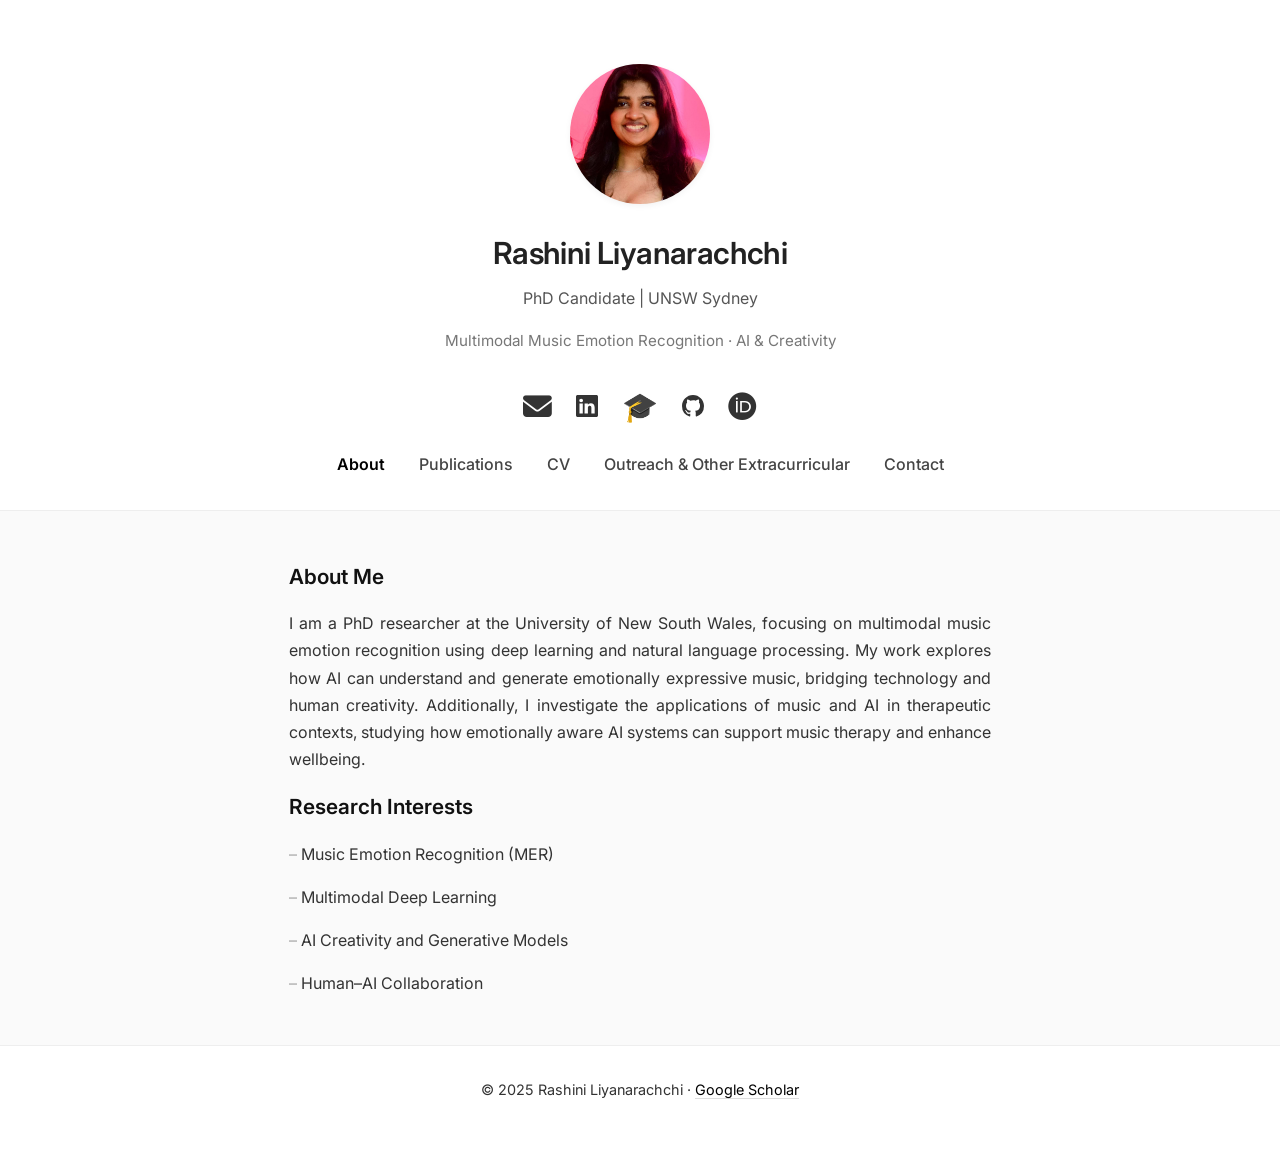
==== index.html @ 89c80bb4 "initial" ====
<!DOCTYPE html>
<html lang="en">
    <head>
        <meta charset="UTF-8" />
        <meta name="viewport" content="width=device-width, initial-scale=1.0" />
        <title>Rashini Liyanarachchi | Researcher</title>
        <link rel="stylesheet" href="https://cdnjs.cloudflare.com/ajax/libs/font-awesome/6.5.2/css/all.min.css" integrity="sha512-xh6O/CkQoTrCczR+Y7X2aUshD4whV5p1B6u7K7VxTkE5rTazU+a0s2xV6X5X0v+PHEINR+vM5kHQd7c3Vx3KXQ==" crossorigin="anonymous"referrerpolicy="no-referrer"/>

        <link rel="stylesheet" href="style.css" />
        <!-- <link href="https://fonts.googleapis.com/css2?family=Inter:wght@300;400;600&display=swap" rel="stylesheet" /> -->
        <link href="https://fonts.googleapis.com/css2?family=Inter:wght@300;400;600&display=swap" rel="stylesheet" />
         <link rel="stylesheet" href="https://cdnjs.cloudflare.com/ajax/libs/font-awesome/6.4.0/css/all.min.css" />

        <!-- ✅ Updated Font Awesome CDN -->
        <!-- <link rel="stylesheet" href="https://cdnjs.cloudflare.com/ajax/libs/font-awesome/6.5.0/css/all.min.css" integrity="sha512-b8yK9N3azxrh1ZQylsQpxP6RJPuL7+oMF06W88tXb3+eXrRbXhMmk+UdIvptxgChOBMtfH7Pob5uUXQWZ3oqfA==" crossorigin="anonymous" referrerpolicy="no-referrer" /> -->
      </head>
      
<body>
  <header class="hero">
    <img src="images/profile.JPG" alt="Profile" class="profile-photo" />
    <h1>Rashini Liyanarachchi</h1>
    <p class="subtitle">PhD Candidate | UNSW Sydney</p>
    <p class="tagline">Multimodal Music Emotion Recognition · AI & Creativity</p>

    <div class="social-links">
        <a href="mailto:rashinikavindya@gmail.com" title="Email">
            <i class="fas fa-envelope"></i>
        </a>
        <a href="https://www.linkedin.com/in/rashini-liyanarachchi-3b7485171/" target="_blank" title="LinkedIn">
          <svg xmlns="http://www.w3.org/2000/svg" width="22" height="22" fill="currentColor" viewBox="0 0 16 16">
            <path d="M0 1.146C0 .513.526 0 1.175 0h13.65C15.474 0 16 .513 16 
            1.146v13.708c0 .633-.526 1.146-1.175 1.146H1.175A1.13 
            1.13 0 0 1 0 14.854V1.146zm4.943 
            12.248V6.169H2.542v7.225h2.401zm-1.2-8.212c.837 
            0 1.358-.554 1.358-1.248-.015-.709-.52-1.248-1.341-1.248-.822 
            0-1.359.54-1.359 1.248 0 .694.52 1.248 
            1.327 1.248h.015zm4.908 8.212V9.359c0-.216.016-.432.08-.586.173-.431.568-.878 
            1.232-.878.869 0 1.216.662 1.216 1.634v3.865h2.401V9.25c0-2.22-1.184-3.252-2.762-3.252-1.276 
            0-1.845.7-2.165 1.193v.026h-.016l.016-.026V6.169h-2.4c.03.678 
            0 7.225 0 7.225h2.4z"/>
          </svg>
        </a>
        <a href="https://scholar.google.com/citations?user=9PIpzCgAAAAJ" target="_blank" title="Google Scholar">
          🎓
        </a>
        <a href="https://github.com/Rashy98" target="_blank" title="GitHub">
          <svg xmlns="http://www.w3.org/2000/svg" width="22" height="22" fill="currentColor" viewBox="0 0 16 16">
            <path d="M8 0C3.58 0 0 3.58 0 
            8a8 8 0 0 0 5.47 7.59c.4.07.55-.17.55-.38 
            0-.19-.01-.82-.01-1.49-2.01.37-2.53-.49-2.69-.94-.09-.23-.48-.94-.82-1.13-.28-.15-.68-.52
            -.01-.53.63-.01 1.08.58 1.23.82.72 
            1.21 1.87.87 2.33.66.07-.52.28-.87.51-1.07-1.78-.2-3.64-.89-3.64-3.95 
            0-.87.31-1.59.82-2.15-.08-.2-.36-1.02.08-2.12 
            0 0 .67-.21 2.2.82a7.5 7.5 0 0 1 2-.27c.68 0 1.36.09 
            2 .27 1.53-1.04 2.2-.82 
            2.2-.82.44 1.1.16 1.92.08 2.12.51.56.82 
            1.27.82 2.15 0 3.07-1.87 
            3.75-3.65 3.95.29.25.54.73.54 
            1.48 0 1.07-.01 1.93-.01 2.19 0 
            .21.15.46.55.38A8.001 8.001 0 0 0 16 
            8c0-4.42-3.58-8-8-8z"/>
          </svg>
        </a>
        <a href="https://orcid.org/0000-0003-0228-6658" target="_blank" title="ORCID"><i class="fab fa-orcid"></i></a>
      </div>
      
      
      

    <nav>
      <a href="index.html" class="active">About</a>
      <a href="publications.html">Publications</a>
      <!-- <a href="projects.html">Projects</a> -->
      <a href="cv.html">CV</a>
      <a href="outreach.html">Outreach & Other Extracurricular</a>
      <a href="contact.html">Contact</a>
    </nav>
  </header>

  <main>
    <section>
      <h2>About Me</h2>
      <p style="text-align: justify;" >
        I am a PhD researcher at the University of New South Wales, focusing on multimodal
        music emotion recognition using deep learning and natural language processing. My
        work explores how AI can understand and generate emotionally expressive music, bridging
        technology and human creativity. Additionally, I investigate the applications of music and AI in therapeutic contexts, studying how emotionally aware AI systems can support music therapy and enhance wellbeing.
      </p>
    </section>

    <section>
      <h2>Research Interests</h2>
      <ul>
        <li>Music Emotion Recognition (MER)</li>
        <li>Multimodal Deep Learning</li>
        <li>AI Creativity and Generative Models</li>
        <li>Human–AI Collaboration</li>
      </ul>
    </section>
  </main>

  <footer>
    <p>&copy; 2025 Rashini Liyanarachchi · 
      <a href="https://scholar.google.com/citations?user=9PIpzCgAAAAJ" target="_blank">Google Scholar</a>
    </p>
  </footer>
</body>
</html>
---- style.css ----
/* ===== Global ===== */
* {
    margin: 0;
    padding: 0;
    box-sizing: border-box;
  }
  
  body {
    font-family: "Inter", -apple-system, BlinkMacSystemFont, sans-serif;
    color: #222;
    background-color: #fafafa;
    line-height: 1.7;
    font-size: 16px;
    -webkit-font-smoothing: antialiased;
  }
  
  /* ===== Header ===== */
  .hero {
    text-align: center;
    padding: 4rem 1rem 2rem;
    background-color: #fff;
    border-bottom: 1px solid #eee;
  }
  
  .profile-photo {
    width: 140px;
    height: 140px;
    border-radius: 50%;
    object-fit: cover;
    margin-bottom: 1rem;
    box-shadow: 0 2px 6px rgba(0,0,0,0.05);
  }
  
  .hero h1 {
    font-weight: 600;
    font-size: 1.9rem;
    letter-spacing: -0.02em;
    margin-bottom: 0.3rem;
  }
  
  .subtitle {
    font-weight: 400;
    color: #555;
    font-size: 1rem;
  }
  
  .tagline {
    color: #777;
    font-size: 0.95rem;
    margin-bottom: 1.8rem;
  }
  
  /* ===== Navigation ===== */
  nav {
    margin-top: 1rem;
  }
  
  nav a {
    color: #444;
    text-decoration: none;
    margin: 0 15px;
    font-weight: 500;
    transition: color 0.2s ease;
  }
  
  nav a.active {
    color: #000;
    font-weight: 600;
  }
  
  nav a:hover {
    color: #000;
  }
  
  /* ===== Main ===== */
  main {
    max-width: 750px;
    margin: 3rem auto;
    padding: 0 1.5rem;
  }
  
  h2 {
    font-size: 1.3rem;
    font-weight: 600;
    margin-bottom: 1rem;
    color: #111;
  }
  
  p, li {
    color: #333;
    margin-bottom: 1rem;
  }
  
  ul {
    list-style: none;
    padding-left: 0;
  }
  
  ul li::before {
    content: "– ";
    color: #aaa;
  }
  
  /* ===== Footer ===== */
  footer {
    text-align: center;
    padding: 2rem 1rem;
    font-size: 0.9rem;
    color: #666;
    background-color: #fff;
    border-top: 1px solid #eee;
  }
  
  footer a {
    color: #000;
    text-decoration: none;
    border-bottom: 1px solid #ddd;
    transition: border-color 0.2s;
  }
  
  footer a:hover {
    border-color: #000;
  }
  
  /* ===== Top Navigation (Name + Nav) ===== */
.topbar {
    display: flex;
    justify-content: space-between;
    align-items: center;
    padding: 1.2rem 3rem;
    background-color: #fff;
    border-bottom: 1px solid #eee;
    position: sticky;
    top: 0;
    z-index: 10;
  }
  
  .topbar .name a {
    color: #000;
    text-decoration: none;
    font-weight: 600;
    font-size: 1.1rem;
    letter-spacing: -0.01em;
  }
  
  .topbar nav a {
    color: #555;
    text-decoration: none;
    margin-left: 1.5rem;
    font-weight: 500;
    transition: color 0.2s ease;
  }
  
  .topbar nav a:hover,
  .topbar nav a.active {
    color: #000;
  }
  
  /* ===== Page Header ===== */
  .page-header {
    text-align: center;
    padding: 4rem 1rem 2rem;
    background: #fafafa;
  }
  
  .page-header h1 {
    font-size: 2rem;
    font-weight: 600;
    color: #111;
    margin-bottom: 0.5rem;
  }
  
  .page-header p {
    color: #555;
    font-size: 1rem;
  }
  
  /* ===== Projects ===== */
  .content {
    max-width: 800px;
    margin: 3rem auto;
    padding: 0 1.5rem;
  }
  
  .project {
    margin-bottom: 3rem;
  }
  
  .project h2 {
    font-size: 1.4rem;
    color: #111;
    font-weight: 600;
    margin-bottom: 0.5rem;
  }
  
  .project p {
    color: #333;
    line-height: 1.7;
  }
  
  /* ===== Publications Page ===== */
.pubs-container {
    max-width: 850px;
    margin: 3rem auto;
    padding: 0 1.5rem;
    display: grid;
    gap: 1.5rem;
  }
  
  .pub-card {
    background: #fff;
    border: 1px solid #eee;
    border-radius: 12px;
    padding: 1.5rem 2rem;
    box-shadow: 0 2px 6px rgba(0,0,0,0.04);
    transition: all 0.25s ease;
  }
  
  .pub-card:hover {
    transform: translateY(-4px);
    box-shadow: 0 6px 16px rgba(0,0,0,0.08);
  }
  
  .pub-header {
    display: flex;
    justify-content: space-between;
    align-items: baseline;
    flex-wrap: wrap;
    gap: 0.5rem;
  }
  
  .pub-title {
    font-size: 1.05rem;
    font-weight: 600;
    text-decoration: none;
    color: #111;
  }
  
  .pub-title:hover {
    text-decoration: underline;
  }
  
  .pub-year {
    font-size: 0.95rem;
    color: #666;
  }
  
  .pub-authors {
    margin: 0.3rem 0;
    color: #444;
    font-size: 0.95rem;
  }
  
  .pub-venue {
    color: #777;
    font-size: 0.9rem;
    font-style: italic;
  }
  
  /* ===== CV Page ===== */
.cv-container {
    width: 100%;
    max-width: 900px;
    margin: 2rem auto;
    border: 1px solid #ddd;
    border-radius: 10px;
    overflow: hidden;
    box-shadow: 0 4px 15px rgba(0, 0, 0, 0.05);
  }
  
  iframe {
    border: none;
  }
  
  .cv-button {
    display: inline-block;
    padding: 12px 24px;
    background: #007aff;
    color: #fff;
    border-radius: 8px;
    text-decoration: none;
    font-weight: 500;
    transition: background 0.3s ease;
  }
  
  .cv-button:hover {
    background: #005ecb;
  }

  .social-links {
    margin: 1.2rem 0;
    display: flex;
    justify-content: center;
    gap: 1.5rem;
  }
  
  .social-links a {
    color: #333;
    font-size: 1.8rem;
    transition: transform 0.3s ease, color 0.3s ease;
    text-decoration: none;
  }
  
  .social-links a:hover {
    color: #0070f3;
    transform: scale(1.2);
  }
  
  
  .gallery {
    display: grid;
    grid-template-columns: repeat(auto-fit, minmax(280px, 1fr));
    gap: 2rem;
    padding: 2rem;
  }
  
  .gallery-item {
    text-align: center;
  }
  
  .gallery-item img {
    width: 100%;
    height: auto;
    border-radius: 12px;
    box-shadow: 0 4px 10px rgba(0, 0, 0, 0.1);
    transition: transform 0.3s ease;
  }
  
  .gallery-item img:hover {
    transform: scale(1.03);
  }
  
  .gallery-item p {
    font-size: 0.95rem;
    margin-top: 0.8rem;
    color: #555;
  }
  
  
  .contact-page {
    max-width: 900px;
    margin: 2rem auto;
    padding: 0 1rem;
  }

  .contact-page h2 {
    text-align: center;
    margin-bottom: 1rem;
    font-size: 2rem;
    color: #1e1e1e;
  }

  .contact-page p {
    text-align: center;
    margin-bottom: 2rem;
    font-size: 1rem;
    line-height: 1.6;
  }

  .contact-info {
    display: grid;
    grid-template-columns: repeat(auto-fit, minmax(250px, 1fr));
    gap: 2rem;
    background: #fff;
    padding: 2rem;
    border-radius: 12px;
    box-shadow: 0 4px 12px rgba(0,0,0,0.1);
  }

  .contact-item {
    display: flex;
    flex-direction: column;
    align-items: flex-start;
  }

  .contact-item a {
    color: #005ecb;
    text-decoration: none;
    margin-top: 0.3rem;
    word-break: break-word;
  }

  .contact-item i {
    margin-right: 0.5rem;
    color: #f39c12;
  }
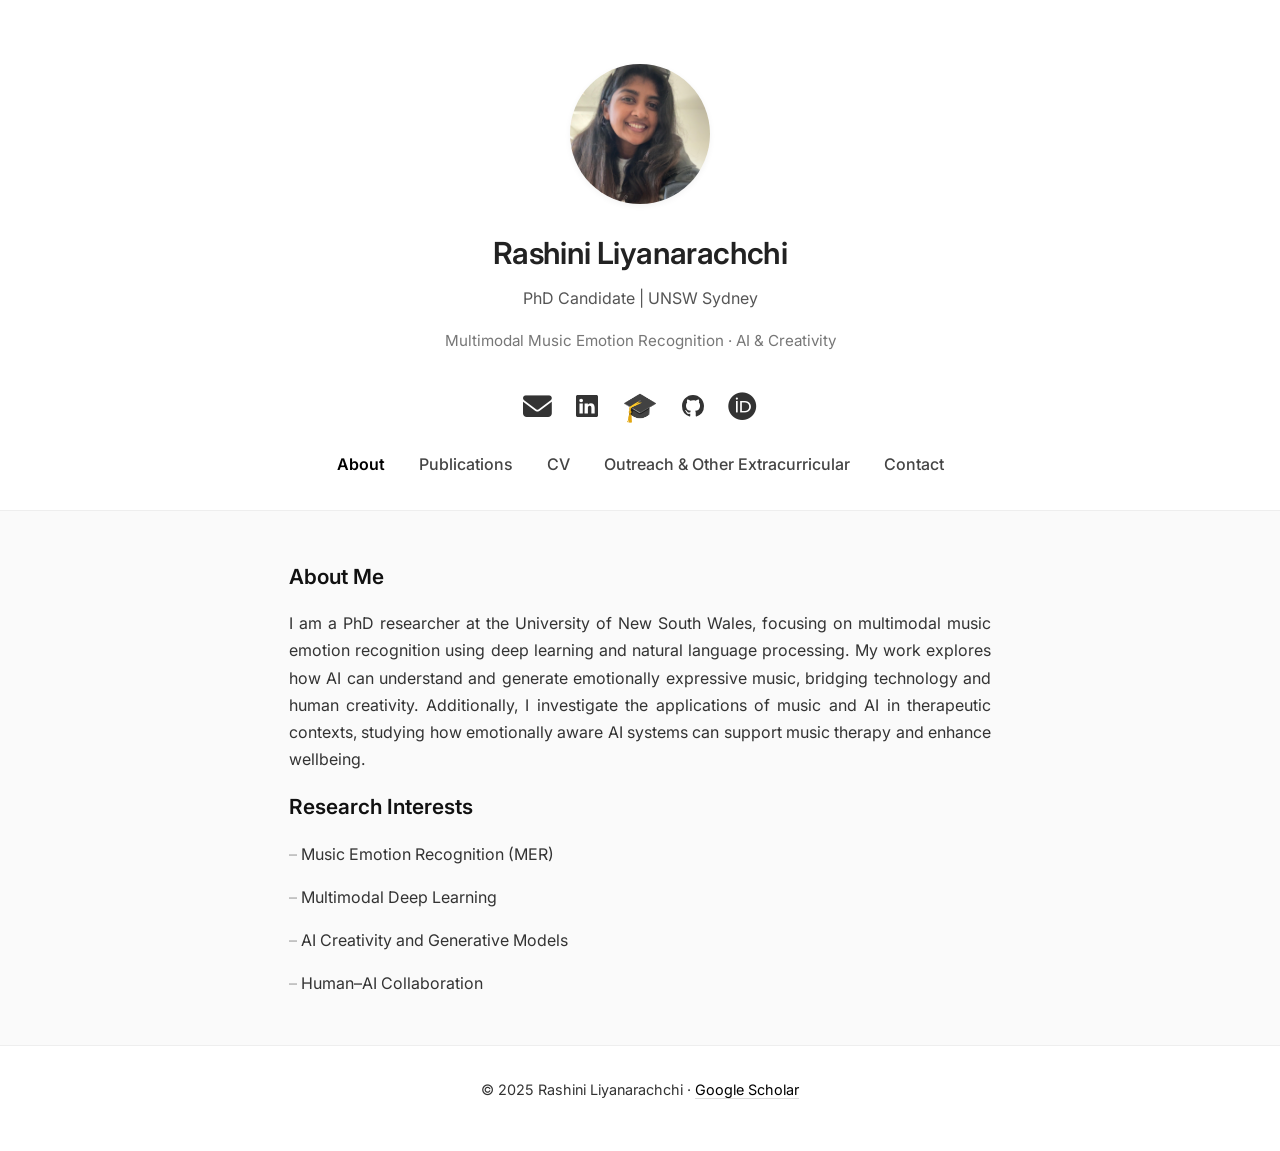
==== commit 2869614d: "changes" ====
--- a/index.html
+++ b/index.html
@@ -17,7 +17,7 @@
       
 <body>
   <header class="hero">
-    <img src="images/profile.JPG" alt="Profile" class="profile-photo" />
+    <img src="images/profile_4.jpg" alt="Profile" class="profile-photo" />
     <h1>Rashini Liyanarachchi</h1>
     <p class="subtitle">PhD Candidate | UNSW Sydney</p>
     <p class="tagline">Multimodal Music Emotion Recognition · AI & Creativity</p>
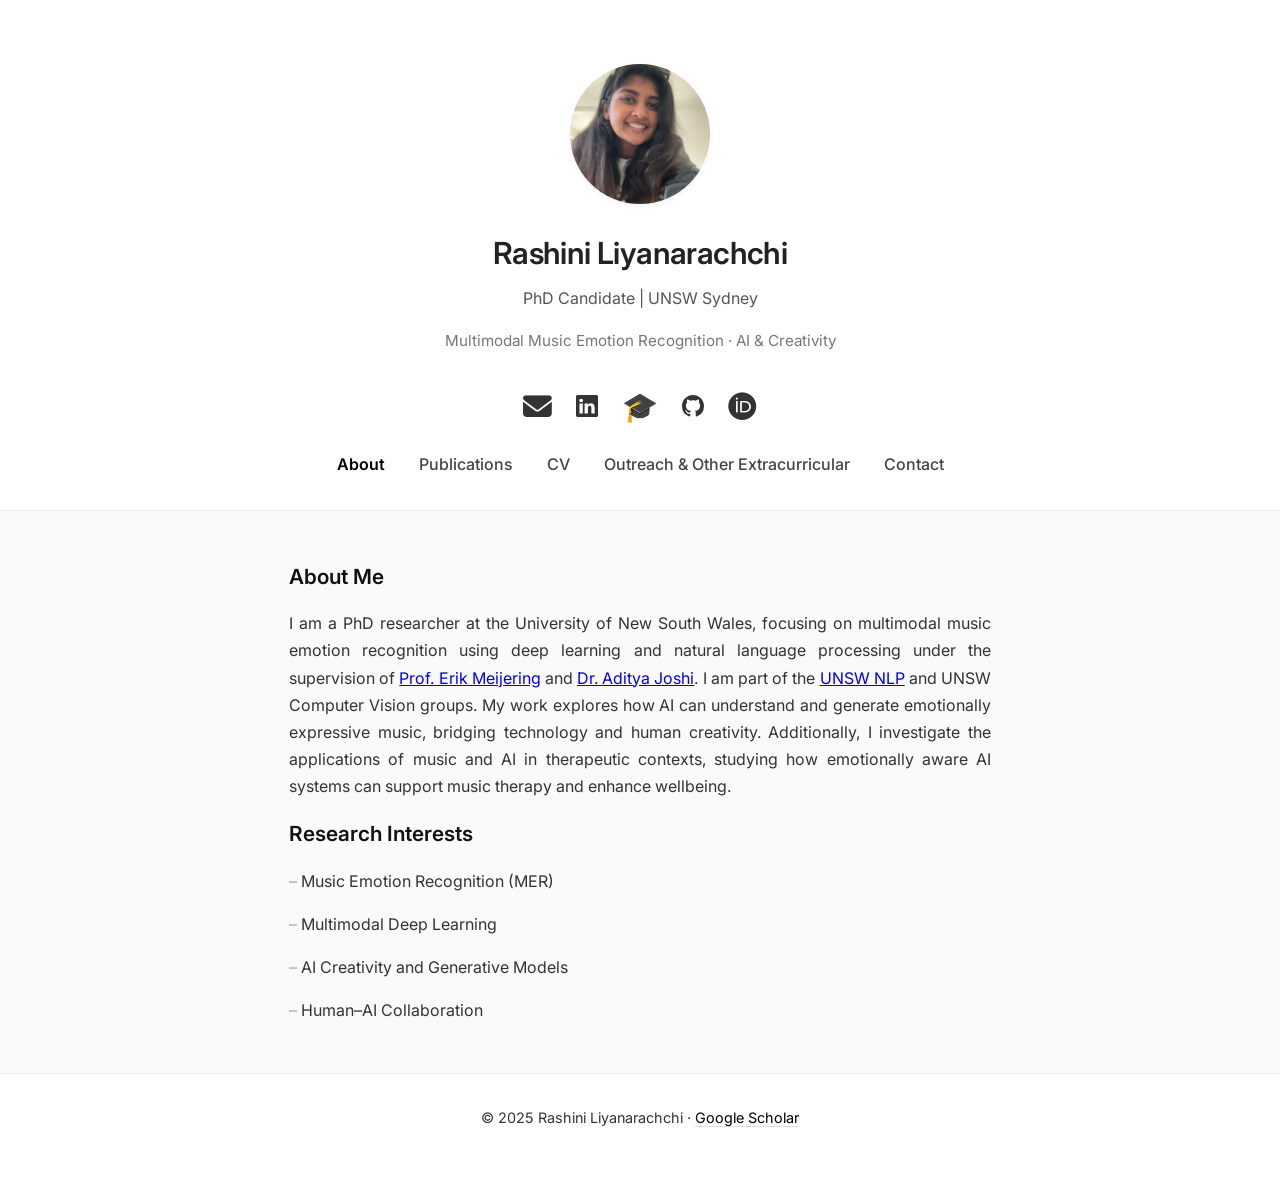
==== commit 9a00a87b: "Update index.html" ====
--- a/index.html
+++ b/index.html
@@ -82,7 +82,7 @@
       <h2>About Me</h2>
       <p style="text-align: justify;" >
         I am a PhD researcher at the University of New South Wales, focusing on multimodal
-        music emotion recognition using deep learning and natural language processing. My
+        music emotion recognition using deep learning and natural language processing under the supervision of <a href="https://www.unsw.edu.au/staff/erik-meijering" >Prof. Erik Meijering</a> and <a href="https://www.unsw.edu.au/staff/aditya-joshi">Dr. Aditya Joshi</a>. I am part of the <a href="https://unswnlp.github.io/">UNSW NLP</a> and UNSW Computer Vision groups. My
         work explores how AI can understand and generate emotionally expressive music, bridging
         technology and human creativity. Additionally, I investigate the applications of music and AI in therapeutic contexts, studying how emotionally aware AI systems can support music therapy and enhance wellbeing.
       </p>
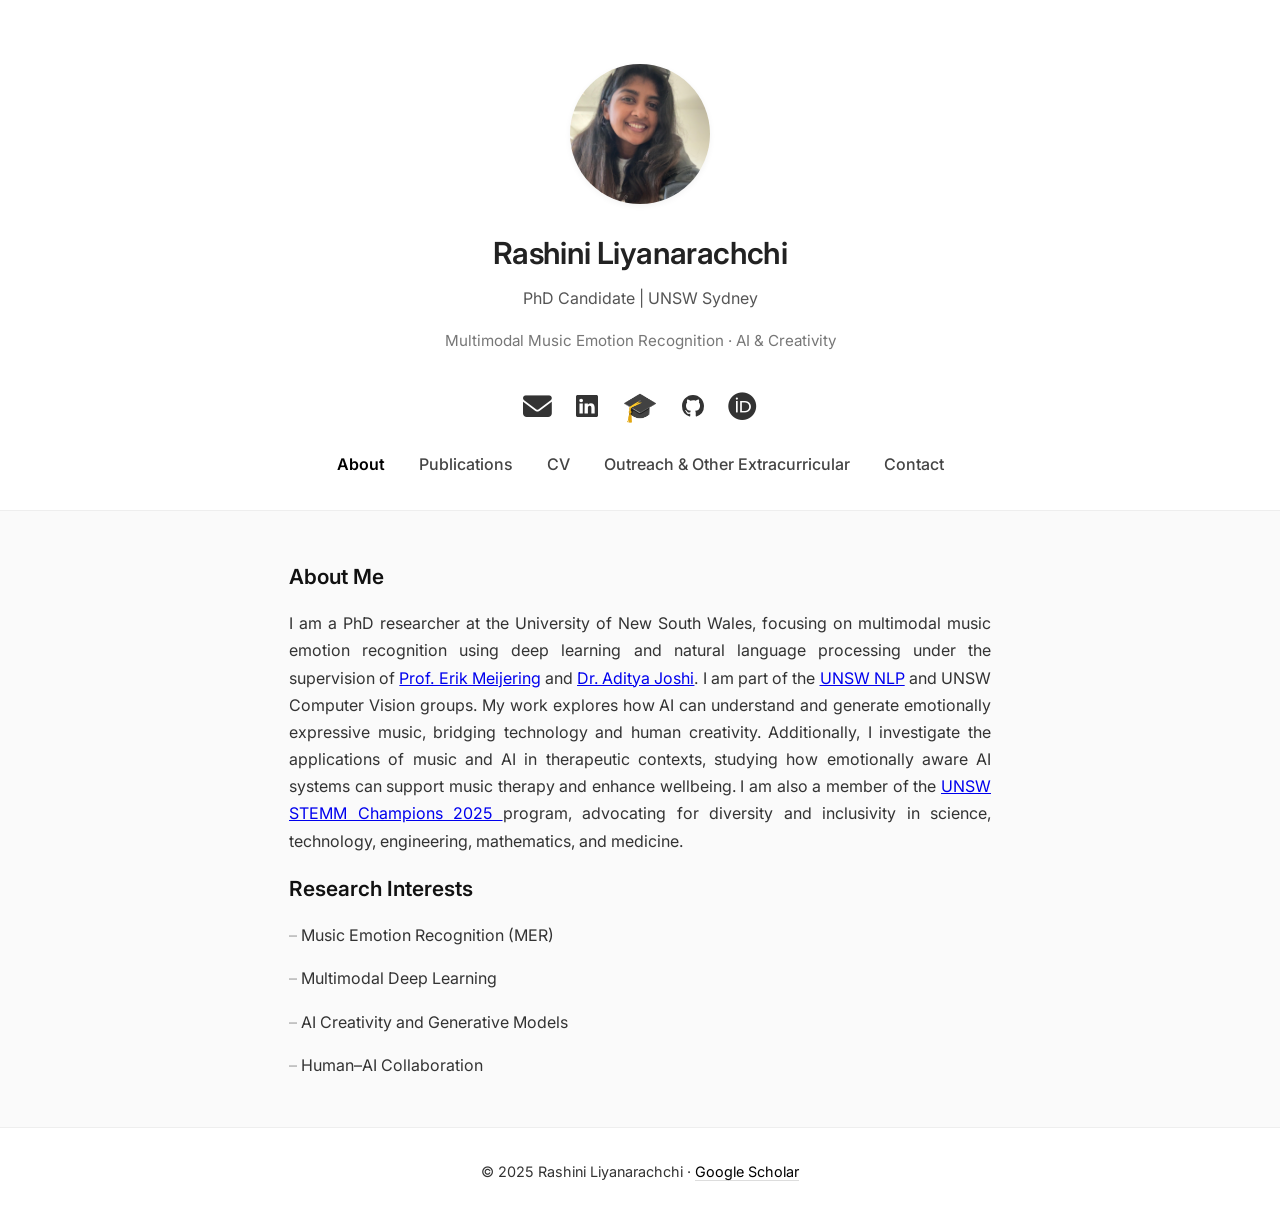
==== commit 345349f3: "Update index.html" ====
--- a/index.html
+++ b/index.html
@@ -84,7 +84,9 @@
         I am a PhD researcher at the University of New South Wales, focusing on multimodal
         music emotion recognition using deep learning and natural language processing under the supervision of <a href="https://www.unsw.edu.au/staff/erik-meijering" >Prof. Erik Meijering</a> and <a href="https://www.unsw.edu.au/staff/aditya-joshi">Dr. Aditya Joshi</a>. I am part of the <a href="https://unswnlp.github.io/">UNSW NLP</a> and UNSW Computer Vision groups. My
         work explores how AI can understand and generate emotionally expressive music, bridging
-        technology and human creativity. Additionally, I investigate the applications of music and AI in therapeutic contexts, studying how emotionally aware AI systems can support music therapy and enhance wellbeing.
+        technology and human creativity. Additionally, I investigate the applications of music and AI in therapeutic contexts, studying how emotionally aware AI systems can support music therapy and enhance wellbeing. 
+
+          I am also a member of the <a href="https://www.unsw.edu.au/science/engage-with-us/unsw-stemm-champions-program/UNSW_STEMM_Champions_Directory0">UNSW STEMM Champions 2025 </a> program, advocating for diversity and inclusivity in science, technology, engineering, mathematics, and medicine.
       </p>
     </section>
 
